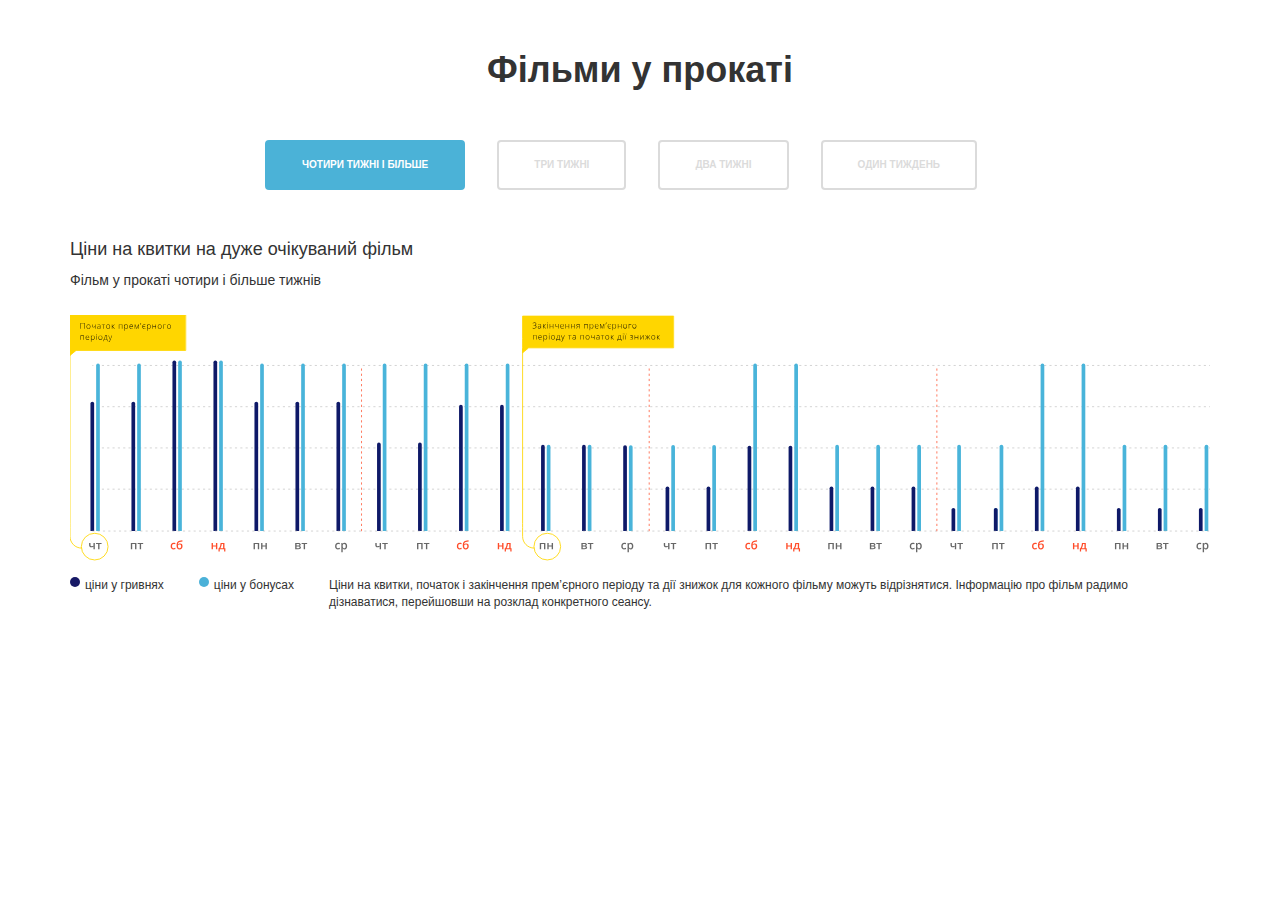
==== index.html @ 6807a100 "New html" ====
<!DOCTYPE html>
<html lang="en">
<head>
    <meta charset="UTF-8">
    <title>Price</title>
    <link rel="stylesheet" href="css/bootstrap.css">
    <link rel="stylesheet" href="css/style.css">
    <script src="//cdnjs.cloudflare.com/ajax/libs/jquery/2.2.3/jquery.js" type="text/javascript"></script>
    <script src="js/bootstrap.js" type="text/javascript"></script>
</head>
<body>

<section class="container">
<center><h1>Фільми у прокаті</h1></center>
<div>

   <ul class="nav nav-pills" role="tablist">
        <li role="presentation" class="active"><a href="#week4" data-toggle="tab">ЧОТИРИ ТИЖНІ І БІЛЬШЕ</a></li>
        <li role="presentation"><a  href="#week3" data-toggle="tab">ТРИ ТИЖНІ</a></li>
        <li role="presentation"><a href="#week2" data-toggle="tab">ДВА ТИЖНІ</a></li>
        <li role="presentation"><a href="#week1" data-toggle="tab">ОДИН ТИЖДЕНЬ</a></li>
    </ul>


    <div class="tab-content">
        <div role="tabpanel" class="tab-pane active" id="week4">
            <h4>Ціни на квитки на дуже очікуваний фільм</h4>
            <p>Фільм у прокаті чотири і більше тижнів</p>
            <img src="img/price1.svg">
                    </div>
        <div role="tabpanel" class="tab-pane" id="week3">
            <h4>Ціни на квитки на очікуваний фільм</h4>
            <p>Фільм у прокаті три тижні</p>
            <img src="img/price2.svg">
        </div>
        <div role="tabpanel" class="tab-pane" id="week2">
            <h4>Ціни на квитки на менш очікуваний фільм</h4>
            <p>Фільм у прокаті два тижні</p>
            <img src="img/price3.svg">
        </div>
        <div role="tabpanel" class="tab-pane" id="week1">
            <h4>Ціни на квитки на дуже очікуваний фільм</h4>
            <p>Фільм у прокаті один тиждень</p>
            <img src="img/price4.svg">
        </div>
    </div>
</div>
    <div class="under-box clearfix">
        <div class="circle1"></div>
        <p>ціни у гривнях</p>
        <div class="circle2"></div>
        <p>ціни у бонусах</p>
        <div class="under-box-text">Ціни на квитки, початок і закінчення прем’єрного періоду та дії знижок для кожного фільму можуть відрізнятися. Інформацію про фільм радимо дізнаватися, перейшовши на розклад конкретного сеансу.</div>
    </div>
</section>
</body>
</html>
---- css/style.css ----
.container {
    max-width: 1224px;
}

img {
    width: 100%;
}

h4 {
    padding-top: 40px;
}

p {
    padding-bottom: 15px;
}

h1 {
    font-weight: 600;
    margin: 50px auto;
}

.nav-pills > li.active > a, .nav-pills > li.active > a:hover, .nav-pills > li.active > a:focus {
    background-color: #4BB2D7;
    border: 2px solid #4BB2D7;
}

.nav-pills > li > a {
    border: 2px solid #DBDBDB;

}

a {
    color: #DBDBDB;
    font-weight: 600;
    font-size: 10px;
}

.nav {
    padding-left: 180px;
}
.nav > li > a {
    padding: 16px 35px;
}

li {
    padding: 0 15px;
}

ul {
    margin: 0 auto;
}

.circle1 {
    border-radius: 50%;
    background-color: #171966;
    width: 10px;
    height: 10px;
    float: left;
    margin-right: 5px;
}

.under-box {
    display: inline-block;
    padding-top: 15px;
}

.circle2 {
    border-radius: 50%;
    background-color: #4BB1D8;
    width: 10px;
    height: 10px;
    float: left;
    margin-right: 5px;
}

.under-box p {
    font-size: 12px;
    float: left;
    margin-right: 35px;
}

.under-box-text {
    font-size: 12px;
}
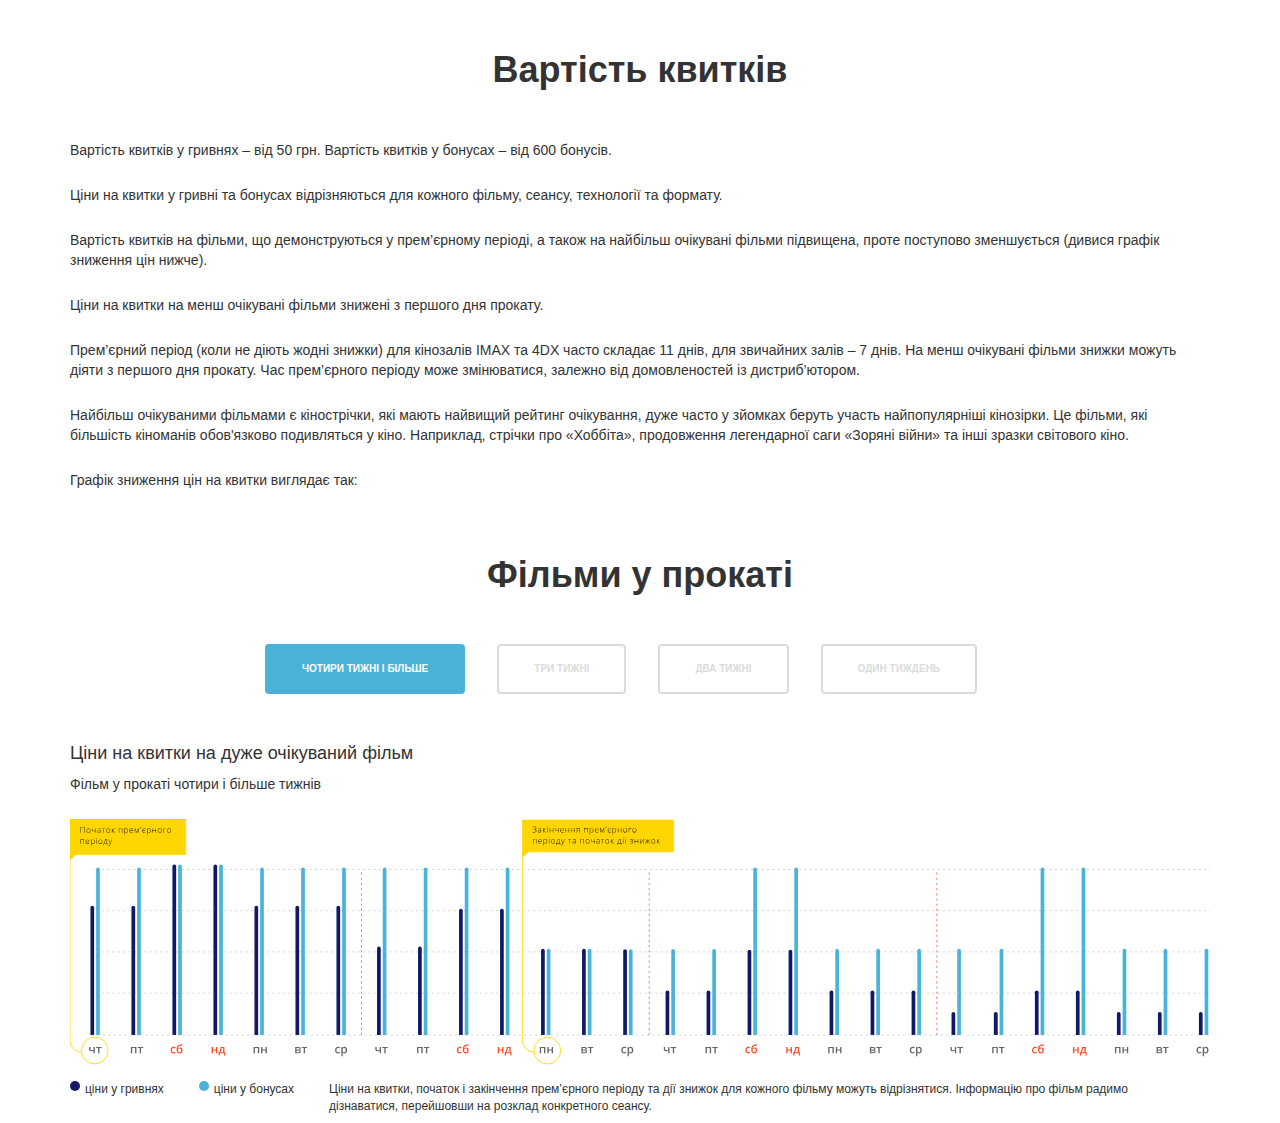
==== commit 04994e9e: "New description" ====
--- a/index.html
+++ b/index.html
@@ -11,6 +11,20 @@
 <body>
 
 <section class="container">
+    <center><h1>Вартість квитків</h1></center>
+    <p>Вартість квитків у гривнях – від 50 грн. Вартість квитків у бонусах – від 600 бонусів.
+    </p>
+    <p> Ціни на квитки у гривні та бонусах відрізняються для кожного фільму, сеансу, технології та формату.
+</p>
+    <p>Вартість квитків на фільми, що демонструються у прем’єрному періоді, а також на найбільш очікувані фільми підвищена, проте поступово зменшується (дивися графік зниження цін нижче).
+</p>
+    <p> Ціни на квитки на менш очікувані фільми знижені з першого дня прокату.
+</p>
+    <p>Прем’єрний період (коли не діють жодні знижки) для кінозалів ІМАХ та 4DX часто складає 11 днів, для звичайних залів – 7 днів. На менш очікувані фільми знижки можуть діяти з першого дня прокату. Час прем’єрного періоду може змінюватися, залежно від домовленостей із дистриб’ютором.
+</p>
+    <p>Найбільш очікуваними фільмами є кінострічки, які мають найвищий рейтинг очікування, дуже часто у зйомках беруть участь найпопулярніші кінозірки. Це фільми, які більшість кіноманів обов'язково подивляться у кіно. Наприклад, стрічки про «Хоббіта», продовження легендарної саги «Зоряні війни» та інші зразки світового кіно.
+</p>
+    <p>Графік зниження цін на квитки виглядає так:</p>
 <center><h1>Фільми у прокаті</h1></center>
 <div>
 
@@ -39,7 +53,7 @@
             <img src="img/price3.svg">
         </div>
         <div role="tabpanel" class="tab-pane" id="week1">
-            <h4>Ціни на квитки на дуже очікуваний фільм</h4>
+            <h4>Ціни на квитки на менш очікуваний фільм</h4>
             <p>Фільм у прокаті один тиждень</p>
             <img src="img/price4.svg">
         </div>
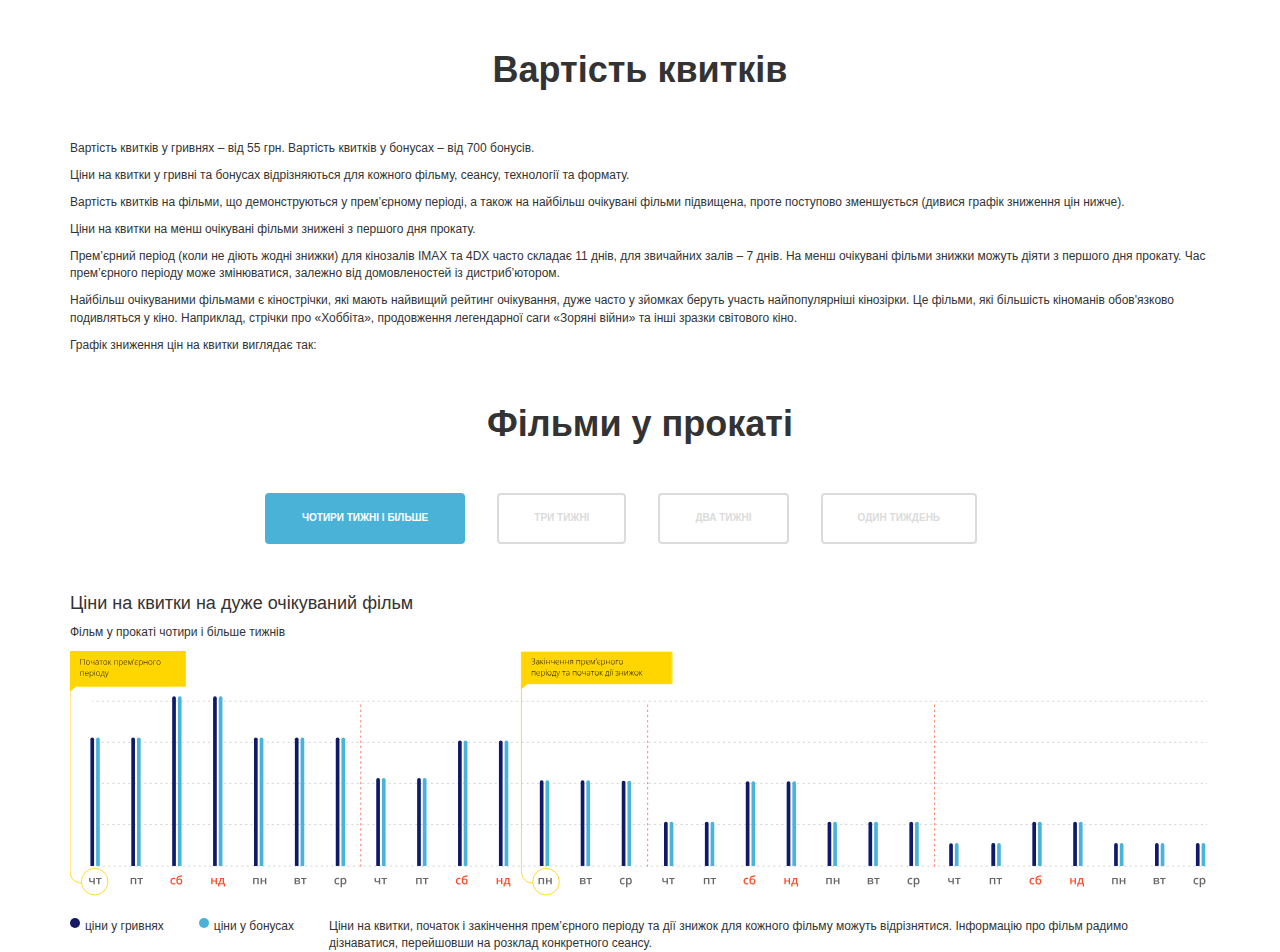
==== commit 5ed0540e: "New text size and img" ====
--- a/index.html
+++ b/index.html
@@ -12,7 +12,7 @@
 
 <section class="container">
     <center><h1>Вартість квитків</h1></center>
-    <p>Вартість квитків у гривнях – від 50 грн. Вартість квитків у бонусах – від 600 бонусів.
+    <p>Вартість квитків у гривнях – від 55 грн. Вартість квитків у бонусах – від 700 бонусів.
     </p>
     <p> Ціни на квитки у гривні та бонусах відрізняються для кожного фільму, сеансу, технології та формату.
 </p>
--- a/css/style.css
+++ b/css/style.css
@@ -11,9 +11,8 @@
 }
 
 p {
-    padding-bottom: 15px;
+    font-size: 12px;
 }
-
 h1 {
     font-weight: 600;
     margin: 50px auto;
